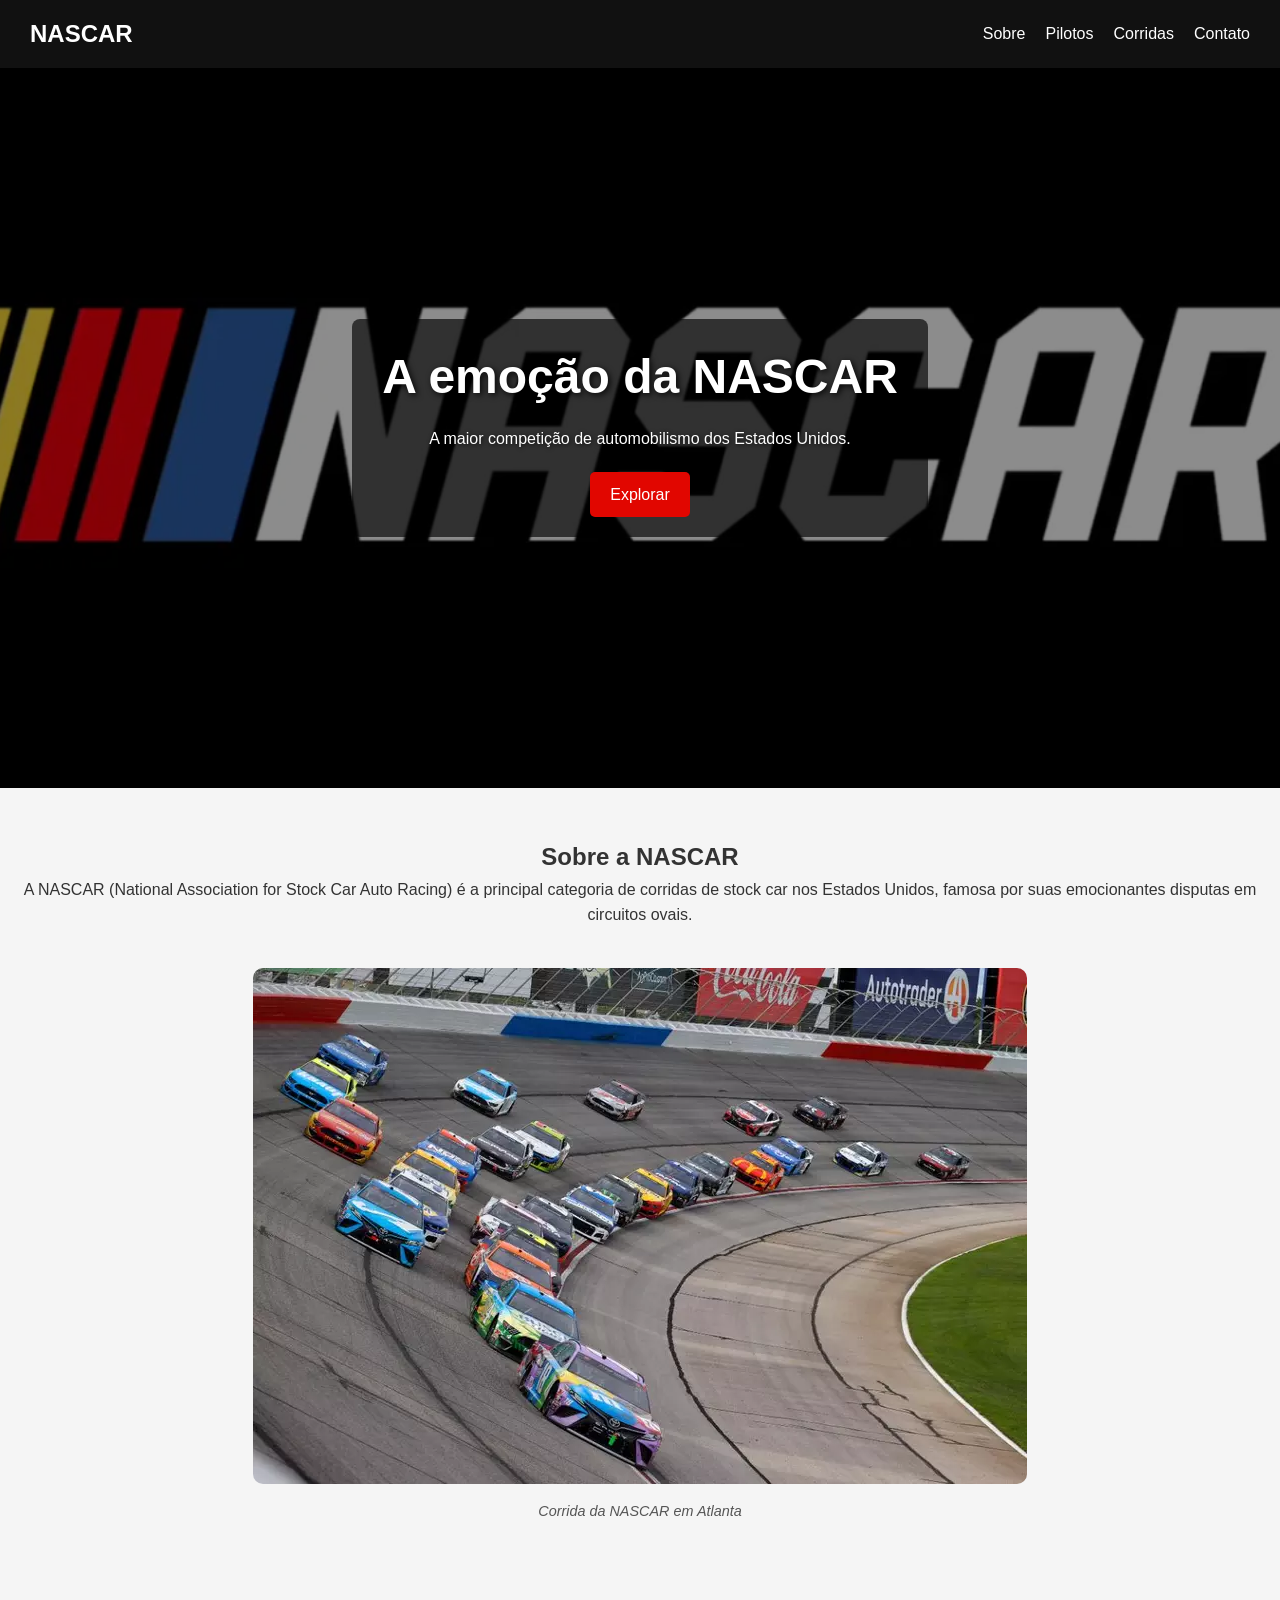
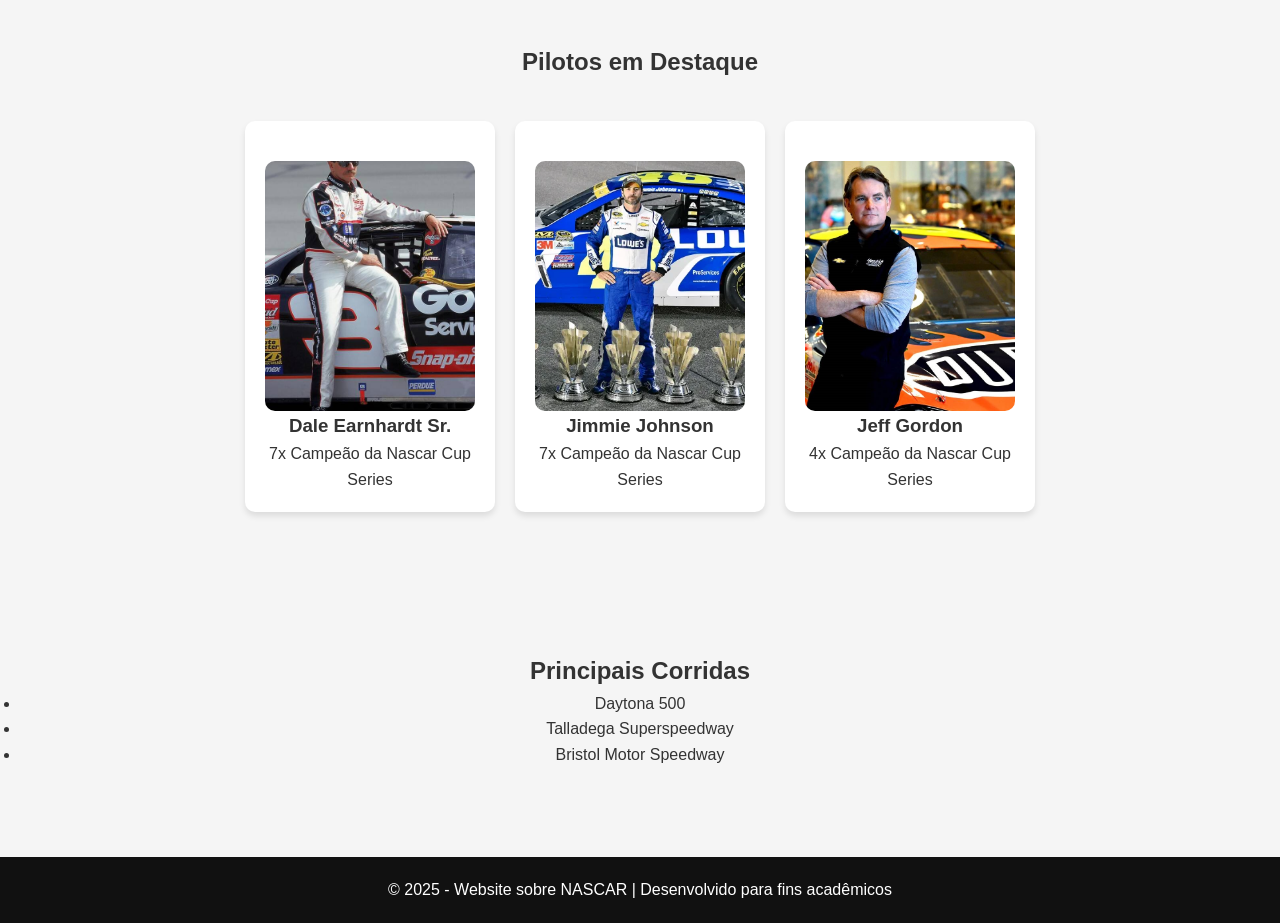
==== corrida-site/index.html @ ac88f5c3 "corrida-site" ====
<!DOCTYPE html>
<html lang="pt-BR">
<head>
  <meta charset="UTF-8">
  <meta name="viewport" content="width=device-width, initial-scale=1.0">
  <title>NASCAR - Velocidade e Emoção</title>
  <link rel="stylesheet" href="style.css">
  <link rel="manifest" href="manifest.json">
</head>
<body>
  <header>
    <div class="logo">NASCAR</div>
    <nav>
      <ul class="nav-links">
        <li><a href="#sobre">Sobre</a></li>
        <li><a href="#pilotos">Pilotos</a></li>
        <li><a href="#corridas">Corridas</a></li>
        <li><a href="#contato">Contato</a></li>
      </ul>
    </nav>
  </header>

  <section class="hero">
    <div class="hero-content">
      <h1>A emoção da NASCAR</h1>
      <p>A maior competição de automobilismo dos Estados Unidos.</p>
      <a href="#corridas" class="btn">Explorar</a>
    </div>
  </section>

  <section id="sobre" class="content">
    <h2>Sobre a NASCAR</h2> 
    <p>
      A NASCAR (National Association for Stock Car Auto Racing) é a principal
      categoria de corridas de stock car nos Estados Unidos, famosa por suas
      emocionantes disputas em circuitos ovais.
    </p>

    <figure class="image-box">
      <img src="images/nascar-sobre.png" alt="Corrida NASCAR">
      <figcaption>Corrida da NASCAR em Atlanta</figcaption>
    </figure>
  </section>

<section id="pilotos" class="content">
  <h2>Pilotos em Destaque</h2>
  <div class="cards">
    <div class="card">
      <img src="images/piloto1.png" alt="Dale Earnhardt Sr." class="contain-img">
      <h3>Dale Earnhardt Sr.</h3>
      <p>7x Campeão da Nascar Cup Series</p>
    </div>
    <div class="card">
      <img src="images/piloto2.png" alt="Jimmie Johnson">
      <h3>Jimmie Johnson</h3>
      <p>7x Campeão da Nascar Cup Series</p>
    </div>
    <div class="card">
      <img src="images/piloto3.png" alt="Jeff Gordon">
      <h3>Jeff Gordon</h3>
      <p>4x Campeão da Nascar Cup Series</p>
    </div>
  </div>
</section>

  <section id="corridas" class="content">
    <h2>Principais Corridas</h2>
    <ul>
      <li>Daytona 500</li>
      <li>Talladega Superspeedway</li>
      <li>Bristol Motor Speedway</li>
    </ul>
  </section>

  <footer id="contato">
    <p>© 2025 - Website sobre NASCAR | Desenvolvido para fins acadêmicos</p>
  </footer>

  <script>
    if ("serviceWorker" in navigator) {
      navigator.serviceWorker.register("service-worker.js")
        .then(() => console.log("Service Worker registrado"))
        .catch(err => console.log("Erro ao registrar Service Worker:", err));
    }
  </script>
</body>
</html>
---- corrida-site/style.css ----
* {
  margin: 0;
  padding: 0;
  box-sizing: border-box;
}

body {
  font-family: Arial, sans-serif;
  line-height: 1.6;
  background: #f5f5f5;
  color: #333;
}

header {
  background: #111;
  color: #fff;
  display: flex;
  justify-content: space-between;
  align-items: center;
  padding: 15px 30px;
}

header .logo {
  font-size: 1.5rem;
  font-weight: bold;
}

.nav-links {
  list-style: none;
  display: flex;
  gap: 20px;
}

.nav-links a {
  color: #fff;
  text-decoration: none;
  transition: 0.3s;
}

.nav-links a:hover {
  color: #e10600;
}

.hero {
  position: relative;
  background: url("images/nascar-hero.jpg") center/cover no-repeat;
  color: white;
  display: flex;
  align-items: center;
  justify-content: center;
  height: 80vh;
  text-align: center;
  overflow: hidden;
}

.hero::before {
  content: "";
  position: absolute;
  inset: 0; 
  background: rgba(0,0,0,0.45); 
  z-index: 1;
}

.hero-content {
  position: relative;
  z-index: 2;
  background: rgba(0, 0, 0, 0.65);
  padding: 20px 30px;
  border-radius: 8px;
  display: inline-block;
  max-width: 90%;
}

.hero h1 {
  font-size: 3rem;
  margin: 0;
  color: #fff;
  text-shadow: 2px 2px 6px rgba(0,0,0,0.85);
}

.hero p {
  margin-top: 10px;
  color: #fff;
  text-shadow: 1px 1px 4px rgba(0,0,0,0.75);
}

.hero .btn {
  display: inline-block;
  margin-top: 20px;
  padding: 10px 20px;
  background: #e10600;
  color: white;
  text-decoration: none;
  border-radius: 5px;
  transition: background 0.25s;
}

.hero .btn:hover {
  background: #b00000;
}

.content {
  padding: 50px 20px;
  text-align: center;
}

.content img {
  max-width: 100%;
  margin-top: 20px;
  border-radius: 10px;
}

.cards {
  display: flex;
  justify-content: center;
  gap: 20px;
  flex-wrap: wrap;
  padding: 40px 20px;
}

.card {
  background: white;
  padding: 20px;
  border-radius: 10px;
  width: 250px;
  display: flex;
  flex-direction: column;
  align-items: center;
  box-shadow: 0 4px 6px rgba(0,0,0,0.1);
}

.card img {
  width: 100%;
  height: 250px;
  object-fit: cover;
  border-radius: 10px;
}


.image-box {
  text-align: center;
  margin: 20px auto;
}

.image-box figcaption {
  font-size: 0.9rem;
  color: #555;
  margin-top: 8px;
  font-style: italic;
}


footer {
  background: #111;
  color: white;
  text-align: center;
  padding: 20px;
  margin-top: 40px;
}
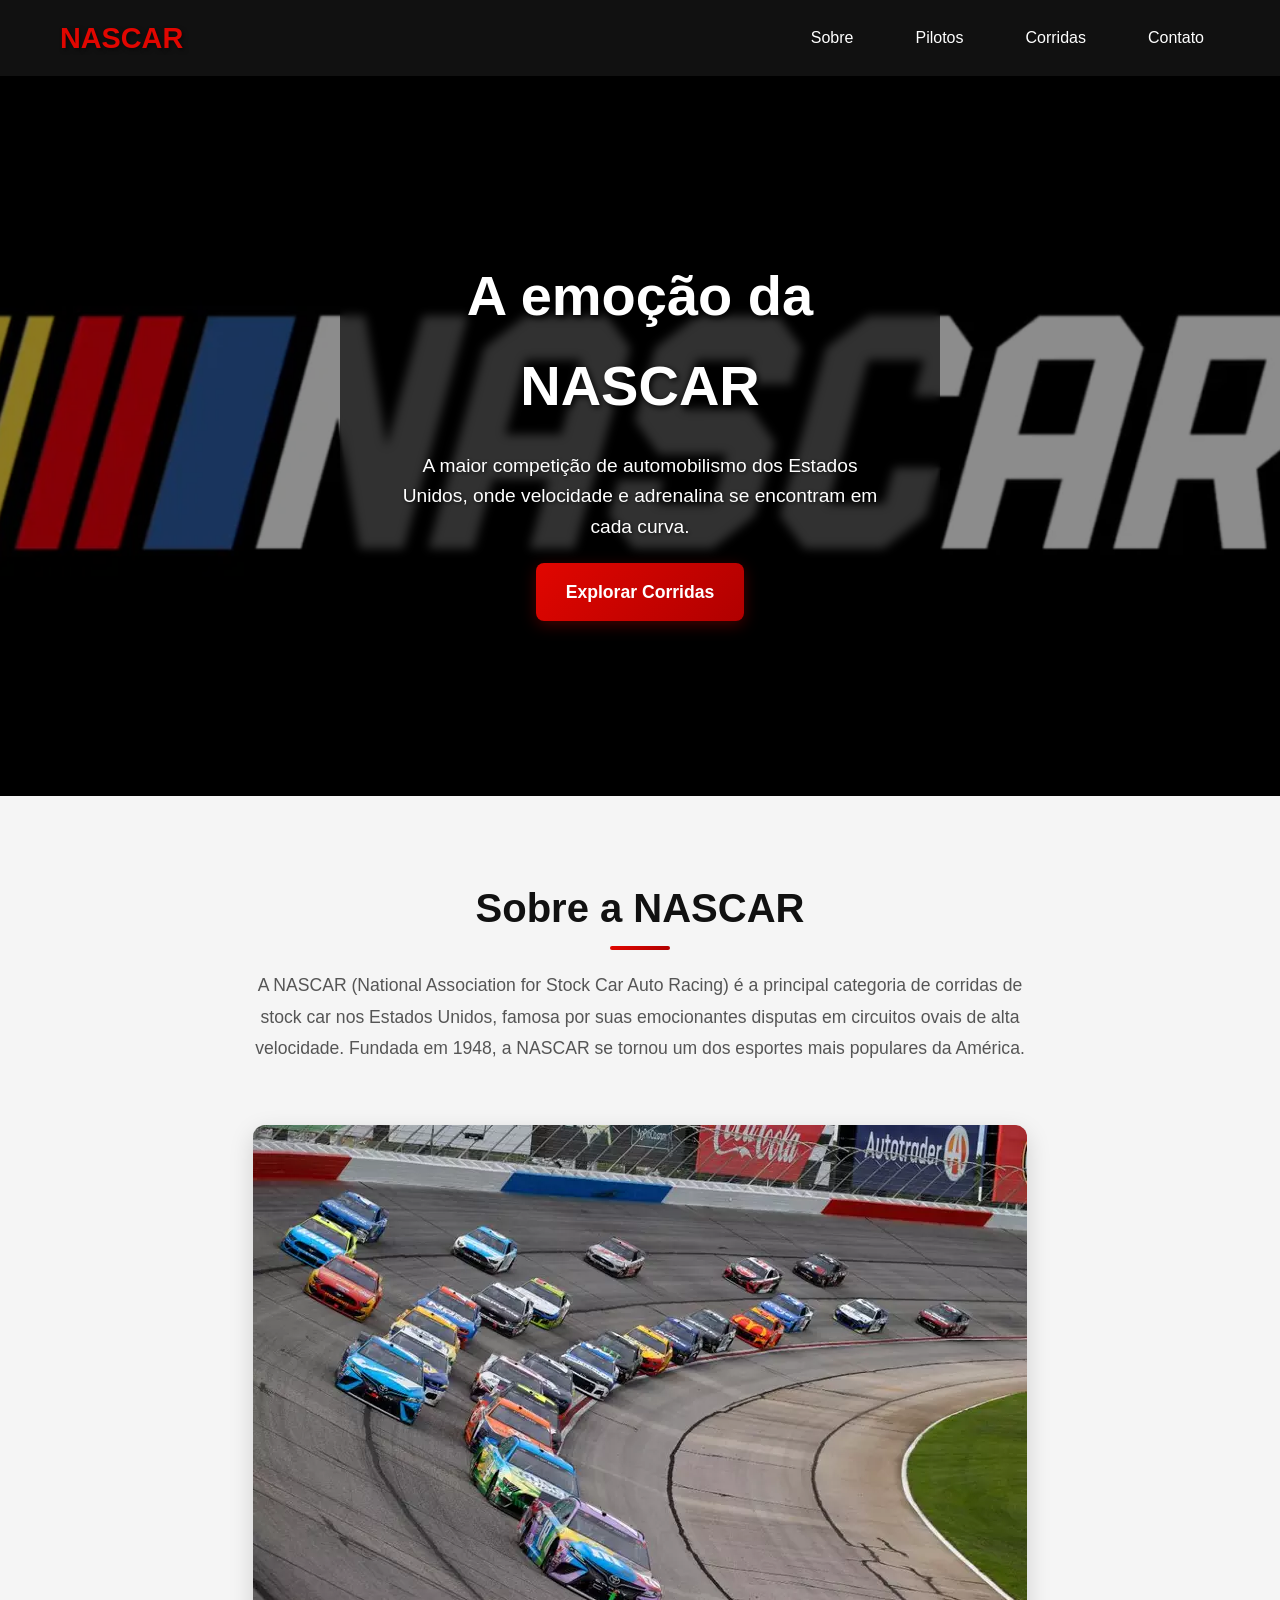
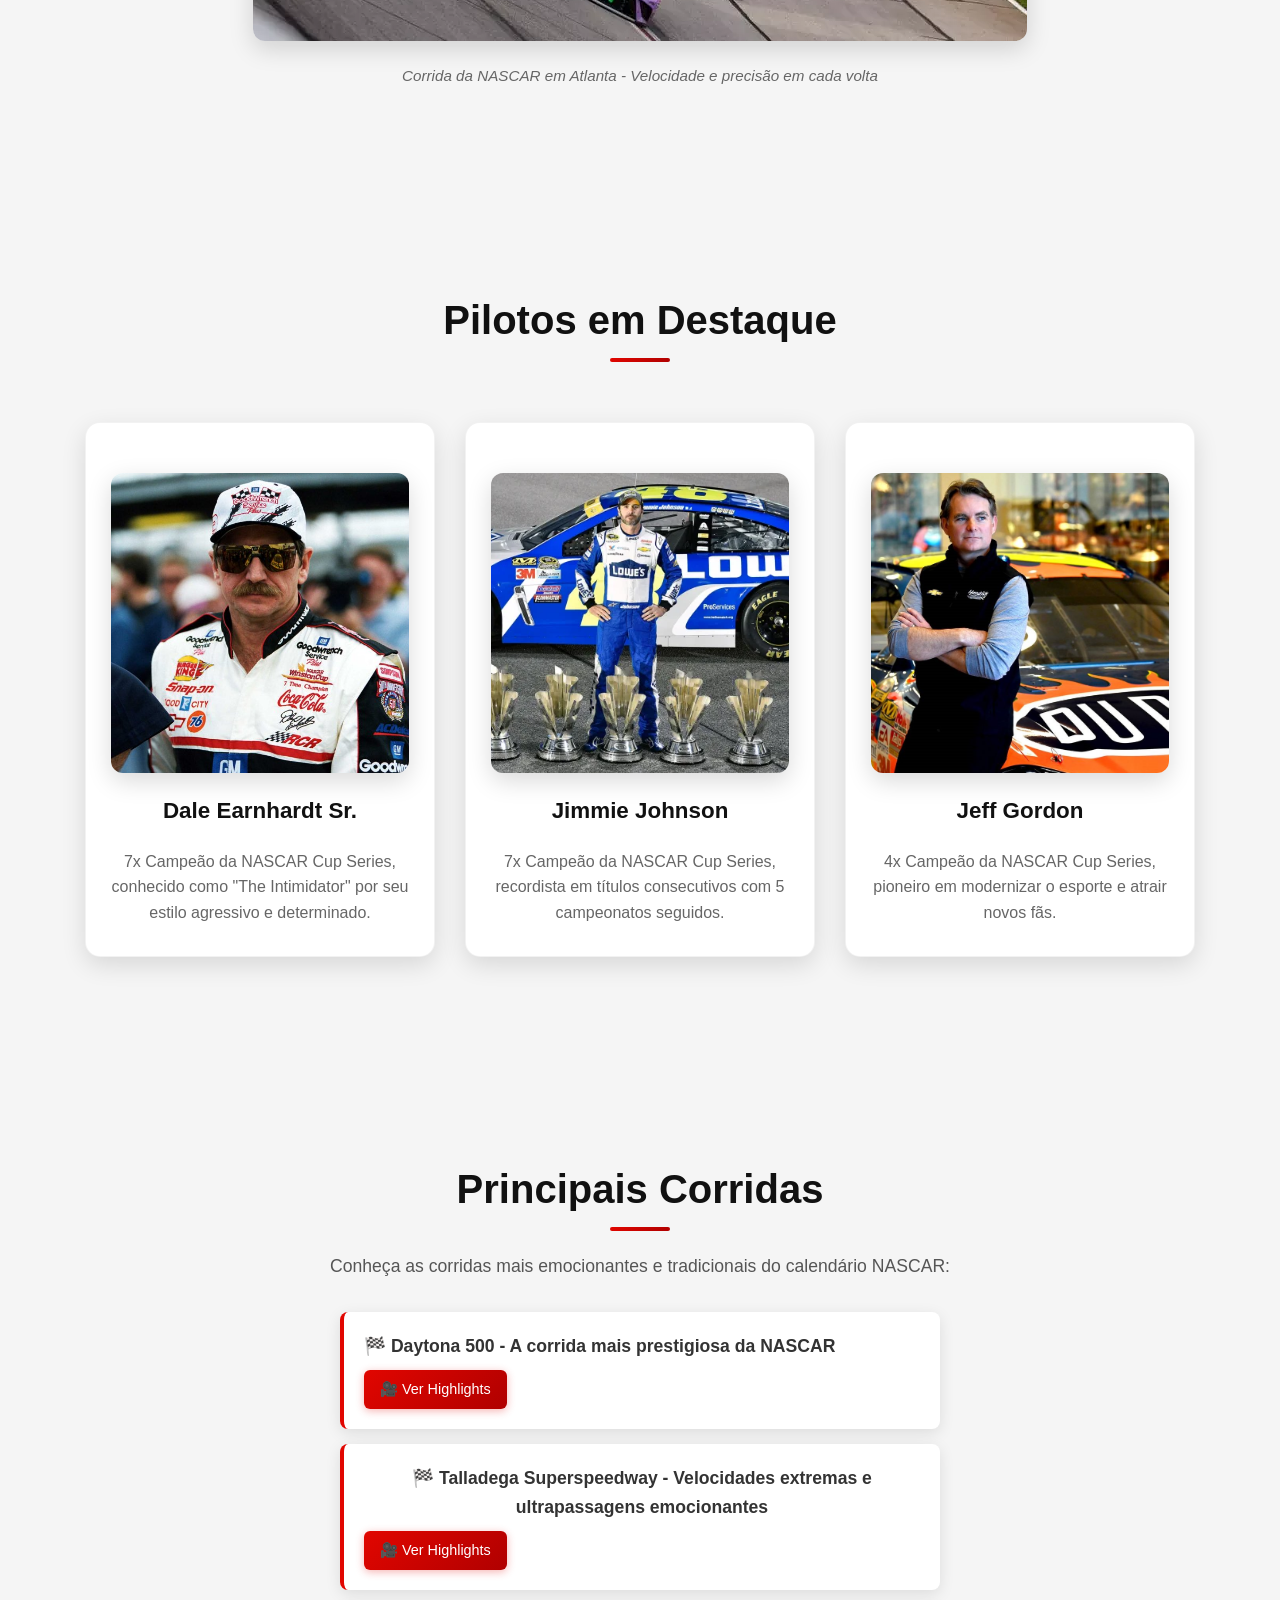
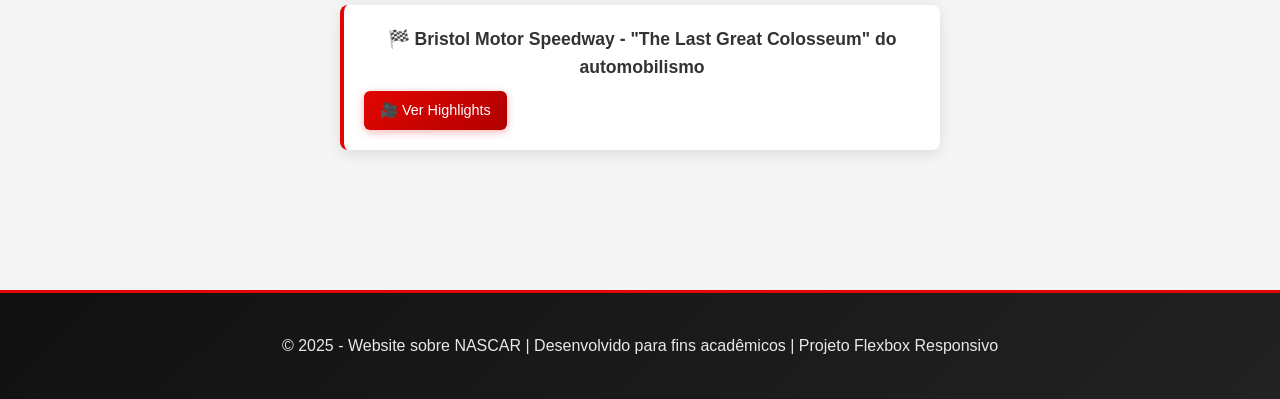
==== commit be51e835: "COMMIT" ====
--- a/corrida-site/index.html
+++ b/corrida-site/index.html
@@ -3,85 +3,148 @@
 <head>
   <meta charset="UTF-8">
   <meta name="viewport" content="width=device-width, initial-scale=1.0">
+  <meta name="description" content="NASCAR - A maior competição de automobilismo dos Estados Unidos. Conheça os pilotos, corridas e a emoção da velocidade.">
+  <meta name="keywords" content="NASCAR, corrida, automobilismo, pilotos, velocidade">
+  <meta name="theme-color" content="#e10600">
   <title>NASCAR - Velocidade e Emoção</title>
   <link rel="stylesheet" href="style.css">
   <link rel="manifest" href="manifest.json">
+  <link rel="icon" type="image/png" sizes="192x192" href="images/nascar-hero.jpg">
 </head>
 <body>
   <header>
-    <div class="logo">NASCAR</div>
-    <nav>
-      <ul class="nav-links">
-        <li><a href="#sobre">Sobre</a></li>
-        <li><a href="#pilotos">Pilotos</a></li>
-        <li><a href="#corridas">Corridas</a></li>
-        <li><a href="#contato">Contato</a></li>
-      </ul>
-    </nav>
+    <div class="container">
+      <div class="header-content">
+        <div class="logo">NASCAR</div>
+        <div class="menu-toggle" onclick="toggleMenu()">
+          <span></span>
+          <span></span>
+          <span></span>
+        </div>
+        <nav>
+          <ul class="nav-links" id="navLinks">
+            <li><a href="#sobre">Sobre</a></li>
+            <li><a href="#pilotos">Pilotos</a></li>
+            <li><a href="#corridas">Corridas</a></li>
+            <li><a href="#contato">Contato</a></li>
+          </ul>
+        </nav>
+      </div>
+    </div>
   </header>
 
   <section class="hero">
     <div class="hero-content">
       <h1>A emoção da NASCAR</h1>
-      <p>A maior competição de automobilismo dos Estados Unidos.</p>
-      <a href="#corridas" class="btn">Explorar</a>
+      <p>A maior competição de automobilismo dos Estados Unidos, onde velocidade e adrenalina se encontram em cada curva.</p>
+      <a href="#corridas" class="btn">Explorar Corridas</a>
     </div>
   </section>
 
   <section id="sobre" class="content">
-    <h2>Sobre a NASCAR</h2> 
-    <p>
-      A NASCAR (National Association for Stock Car Auto Racing) é a principal
-      categoria de corridas de stock car nos Estados Unidos, famosa por suas
-      emocionantes disputas em circuitos ovais.
-    </p>
+    <div class="container">
+      <h2>Sobre a NASCAR</h2> 
+      <p>
+        A NASCAR (National Association for Stock Car Auto Racing) é a principal
+        categoria de corridas de stock car nos Estados Unidos, famosa por suas
+        emocionantes disputas em circuitos ovais de alta velocidade. Fundada em 1948,
+        a NASCAR se tornou um dos esportes mais populares da América.
+      </p>
 
-    <figure class="image-box">
-      <img src="images/nascar-sobre.png" alt="Corrida NASCAR">
-      <figcaption>Corrida da NASCAR em Atlanta</figcaption>
-    </figure>
+      <figure class="image-box">
+        <img src="images/nascar-sobre.png" alt="Corrida NASCAR em Atlanta com carros em alta velocidade">
+        <figcaption>Corrida da NASCAR em Atlanta - Velocidade e precisão em cada volta</figcaption>
+      </figure>
+    </div>
   </section>
 
-<section id="pilotos" class="content">
-  <h2>Pilotos em Destaque</h2>
-  <div class="cards">
-    <div class="card">
-      <img src="images/piloto1.png" alt="Dale Earnhardt Sr." class="contain-img">
-      <h3>Dale Earnhardt Sr.</h3>
-      <p>7x Campeão da Nascar Cup Series</p>
+  <section id="pilotos" class="content">
+    <div class="container">
+      <h2>Pilotos em Destaque</h2>
+      <div class="cards">
+        <div class="card">
+          <img src="images/piloto1.png" alt="Dale Earnhardt Sr., lenda da NASCAR">
+          <h3>Dale Earnhardt Sr.</h3>
+          <p>7x Campeão da NASCAR Cup Series, conhecido como "The Intimidator" por seu estilo agressivo e determinado.</p>
+        </div>
+        <div class="card">
+          <img src="images/piloto2.png" alt="Jimmie Johnson, campeão da NASCAR">
+          <h3>Jimmie Johnson</h3>
+          <p>7x Campeão da NASCAR Cup Series, recordista em títulos consecutivos com 5 campeonatos seguidos.</p>
+        </div>
+        <div class="card">
+          <img src="images/piloto3.png" alt="Carro #24 de Jeff Gordon">
+          <h3>Jeff Gordon</h3>
+          <p>4x Campeão da NASCAR Cup Series, pioneiro em modernizar o esporte e atrair novos fãs.</p>
+        </div>
+      </div>
     </div>
-    <div class="card">
-      <img src="images/piloto2.png" alt="Jimmie Johnson">
-      <h3>Jimmie Johnson</h3>
-      <p>7x Campeão da Nascar Cup Series</p>
-    </div>
-    <div class="card">
-      <img src="images/piloto3.png" alt="Jeff Gordon">
-      <h3>Jeff Gordon</h3>
-      <p>4x Campeão da Nascar Cup Series</p>
-    </div>
-  </div>
-</section>
+  </section>
 
   <section id="corridas" class="content">
-    <h2>Principais Corridas</h2>
-    <ul>
-      <li>Daytona 500</li>
-      <li>Talladega Superspeedway</li>
-      <li>Bristol Motor Speedway</li>
-    </ul>
+    <div class="container">
+      <h2>Principais Corridas</h2>
+      <p>Conheça as corridas mais emocionantes e tradicionais do calendário NASCAR:</p>
+      <ul>
+        <li>
+          🏁 Daytona 500 - A corrida mais prestigiosa da NASCAR
+          <a href="https://www.youtube.com/watch?v=Cc3rFa2VdrI" target="_blank" class="video-link">
+            🎥 Ver Highlights
+          </a>
+        </li>
+        <li>
+          🏁 Talladega Superspeedway - Velocidades extremas e ultrapassagens emocionantes
+          <a href="https://www.youtube.com/watch?v=G8tj3cM7rvY" target="_blank" class="video-link">
+            🎥 Ver Highlights
+          </a>
+        </li>
+        <li>
+          🏁 Bristol Motor Speedway - "The Last Great Colosseum" do automobilismo
+          <a href="https://www.youtube.com/watch?v=48rQQg3ATOs" target="_blank" class="video-link">
+            🎥 Ver Highlights
+          </a>
+        </li>
+      </ul>
+    </div>
   </section>
 
   <footer id="contato">
-    <p>© 2025 - Website sobre NASCAR | Desenvolvido para fins acadêmicos</p>
+    <div class="container">
+      <p>© 2025 - Website sobre NASCAR | Desenvolvido para fins acadêmicos | Projeto Flexbox Responsivo</p>
+    </div>
   </footer>
 
   <script>
+    
     if ("serviceWorker" in navigator) {
-      navigator.serviceWorker.register("service-worker.js")
-        .then(() => console.log("Service Worker registrado"))
+      navigator.serviceWorker.register("sw.js")
+        .then(() => console.log("Service Worker registrado com sucesso"))
         .catch(err => console.log("Erro ao registrar Service Worker:", err));
     }
+
+    function toggleMenu() {
+      const navLinks = document.getElementById('navLinks');
+      navLinks.classList.toggle('active');
+    }
+
+    document.querySelectorAll('.nav-links a').forEach(link => {
+      link.addEventListener('click', () => {
+        document.getElementById('navLinks').classList.remove('active');
+      });
+    });
+
+    document.querySelectorAll('a[href^="#"]').forEach(anchor => {
+      anchor.addEventListener('click', function (e) {
+        e.preventDefault();
+        const target = document.querySelector(this.getAttribute('href'));
+        if (target) {
+          target.scrollIntoView({
+            behavior: 'smooth',
+            block: 'start'
+          });
+        }
+      });
+    });
   </script>
 </body>
 </html>
--- a/corrida-site/style.css
+++ b/corrida-site/style.css
@@ -5,40 +5,83 @@
 }
 
 body {
-  font-family: Arial, sans-serif;
+  font-family: 'Segoe UI', Tahoma, Geneva, Verdana, sans-serif;
   line-height: 1.6;
   background: #f5f5f5;
   color: #333;
 }
 
+.container {
+  max-width: 1200px;
+  margin: 0 auto;
+  padding: 0 20px;
+}
+
 header {
   background: #111;
   color: #fff;
+  position: sticky;
+  top: 0;
+  z-index: 100;
+  box-shadow: 0 2px 5px rgba(0,0,0,0.1);
+}
+
+.header-content {
   display: flex;
   justify-content: space-between;
   align-items: center;
-  padding: 15px 30px;
+  padding: 15px 0;
+  flex-wrap: wrap;
+  gap: 15px;
 }
 
 header .logo {
-  font-size: 1.5rem;
+  font-size: 1.8rem;
   font-weight: bold;
+  color: #e10600;
+  text-shadow: 2px 2px 4px rgba(0,0,0,0.5);
+}
+
+.menu-toggle {
+  display: none;
+  flex-direction: column;
+  cursor: pointer;
+  padding: 5px;
+}
+
+.menu-toggle span {
+  width: 25px;
+  height: 3px;
+  background: #fff;
+  margin: 3px 0;
+  transition: 0.3s;
+}
+
+nav {
+  display: flex;
 }
 
 .nav-links {
   list-style: none;
   display: flex;
-  gap: 20px;
+  gap: 30px;
+  align-items: center;
+  flex-wrap: wrap;
 }
 
 .nav-links a {
   color: #fff;
   text-decoration: none;
-  transition: 0.3s;
+  transition: all 0.3s ease;
+  padding: 8px 16px;
+  border-radius: 4px;
+  font-weight: 500;
 }
 
 .nav-links a:hover {
   color: #e10600;
+  background: rgba(225, 6, 0, 0.1);
+  transform: translateY(-2px);
 }
 
 .hero {
@@ -48,16 +91,17 @@
   display: flex;
   align-items: center;
   justify-content: center;
-  height: 80vh;
+  min-height: 80vh;
   text-align: center;
   overflow: hidden;
+  padding: 20px;
 }
 
 .hero::before {
   content: "";
   position: absolute;
-  inset: 0; 
-  background: rgba(0,0,0,0.45); 
+  inset: 0;
+  background: rgba(0,0,0,0.45);
   z-index: 1;
 }
 
@@ -65,95 +109,336 @@
   position: relative;
   z-index: 2;
   background: rgba(0, 0, 0, 0.65);
-  padding: 20px 30px;
-  border-radius: 8px;
-  display: inline-block;
+  padding: 40px 30px;
+  border-radius: 12px;
+  display: flex;
+  flex-direction: column;
+  align-items: center;
+  gap: 20px;
   max-width: 90%;
+  width: 100%;
+  max-width: 600px;
+  backdrop-filter: blur(5px);
 }
 
 .hero h1 {
-  font-size: 3rem;
+  font-size: clamp(2rem, 5vw, 3.5rem);
   margin: 0;
   color: #fff;
   text-shadow: 2px 2px 6px rgba(0,0,0,0.85);
+  font-weight: 700;
 }
 
 .hero p {
-  margin-top: 10px;
   color: #fff;
   text-shadow: 1px 1px 4px rgba(0,0,0,0.75);
+  font-size: clamp(1rem, 2.5vw, 1.2rem);
+  max-width: 500px;
 }
 
 .hero .btn {
-  display: inline-block;
-  margin-top: 20px;
-  padding: 10px 20px;
-  background: #e10600;
+  display: inline-flex;
+  align-items: center;
+  justify-content: center;
+  padding: 15px 30px;
+  background: linear-gradient(135deg, #e10600, #b00000);
   color: white;
   text-decoration: none;
-  border-radius: 5px;
-  transition: background 0.25s;
+  border-radius: 8px;
+  transition: all 0.3s ease;
+  font-weight: 600;
+  font-size: 1.1rem;
+  box-shadow: 0 4px 15px rgba(225, 6, 0, 0.3);
 }
 
 .hero .btn:hover {
-  background: #b00000;
+  background: linear-gradient(135deg, #b00000, #800000);
+  transform: translateY(-2px);
+  box-shadow: 0 6px 20px rgba(225, 6, 0, 0.4);
 }
 
 .content {
-  padding: 50px 20px;
-  text-align: center;
+  padding: 80px 0;
+  text-align: center;
+}
+
+.content h2 {
+  font-size: clamp(2rem, 4vw, 2.5rem);
+  margin-bottom: 30px;
+  color: #111;
+  font-weight: 700;
+  position: relative;
+}
+
+.content h2::after {
+  content: '';
+  position: absolute;
+  bottom: -10px;
+  left: 50%;
+  transform: translateX(-50%);
+  width: 60px;
+  height: 4px;
+  background: linear-gradient(135deg, #e10600, #b00000);
+  border-radius: 2px;
+}
+
+.content p {
+  font-size: 1.1rem;
+  line-height: 1.8;
+  max-width: 800px;
+  margin: 0 auto 30px;
+  color: #555;
 }
 
 .content img {
   max-width: 100%;
+  height: auto;
   margin-top: 20px;
-  border-radius: 10px;
+  border-radius: 12px;
+  box-shadow: 0 8px 25px rgba(0,0,0,0.15);
+  transition: transform 0.3s ease;
+}
+
+.content img:hover {
+  transform: scale(1.02);
+}
+
+.content ul {
+  display: flex;
+  flex-direction: column;
+  gap: 15px;
+  max-width: 600px;
+  margin: 0 auto;
+  list-style: none;
+}
+
+.content li {
+  background: white;
+  padding: 20px;
+  border-radius: 8px;
+  box-shadow: 0 4px 15px rgba(0,0,0,0.1);
+  font-size: 1.1rem;
+  font-weight: 600;
+  color: #333;
+  transition: all 0.3s ease;
+  border-left: 4px solid #e10600;
+  display: flex;
+  justify-content: space-between;
+  align-items: center;
+  flex-wrap: wrap;
+  gap: 10px;
+}
+
+.content li:hover {
+  transform: translateY(-3px);
+  box-shadow: 0 6px 20px rgba(0,0,0,0.15);
+}
+
+.video-link {
+  display: inline-flex;
+  align-items: center;
+  gap: 8px;
+  padding: 8px 16px;
+  background: linear-gradient(135deg, #e10600, #b00000);
+  color: white !important;
+  text-decoration: none;
+  border-radius: 6px;
+  font-size: 0.9rem;
+  font-weight: 500;
+  transition: all 0.3s ease;
+  box-shadow: 0 2px 8px rgba(225, 6, 0, 0.3);
+}
+
+.video-link:hover {
+  background: linear-gradient(135deg, #b00000, #800000);
+  transform: translateY(-2px);
+  box-shadow: 0 4px 12px rgba(225, 6, 0, 0.4);
 }
 
 .cards {
   display: flex;
   justify-content: center;
-  gap: 20px;
+  gap: 30px;
   flex-wrap: wrap;
-  padding: 40px 20px;
+  padding: 40px 0;
+  max-width: 1200px;
+  margin: 0 auto;
 }
 
 .card {
   background: white;
-  padding: 20px;
-  border-radius: 10px;
-  width: 250px;
+  padding: 30px 25px;
+  border-radius: 15px;
+  flex: 1;
+  min-width: 280px;
+  max-width: 350px;
   display: flex;
   flex-direction: column;
   align-items: center;
-  box-shadow: 0 4px 6px rgba(0,0,0,0.1);
+  gap: 20px;
+  box-shadow: 0 8px 25px rgba(0,0,0,0.12);
+  transition: all 0.3s ease;
+  border: 1px solid rgba(0,0,0,0.05);
+}
+
+.card:hover {
+  transform: translateY(-8px);
+  box-shadow: 0 15px 35px rgba(0,0,0,0.2);
+  border-color: rgba(225, 6, 0, 0.2);
 }
 
 .card img {
   width: 100%;
-  height: 250px;
+  height: 300px;
   object-fit: cover;
-  border-radius: 10px;
-}
-
+  object-position: center 20%;
+  border-radius: 12px;
+  transition: transform 0.3s ease;
+}
+
+.card:first-child img {
+  object-position: center 10%;
+}
+
+.card:hover img {
+  transform: scale(1.05);
+}
+
+.card h3 {
+  font-size: 1.4rem;
+  font-weight: 700;
+  color: #111;
+  margin: 0;
+  text-align: center;
+}
+
+.card p {
+  font-size: 1rem;
+  color: #666;
+  text-align: center;
+  margin: 0;
+  line-height: 1.6;
+}
 
 .image-box {
   text-align: center;
-  margin: 20px auto;
+  margin: 40px auto;
+  max-width: 800px;
 }
 
 .image-box figcaption {
-  font-size: 0.9rem;
-  color: #555;
-  margin-top: 8px;
+  font-size: 0.95rem;
+  color: #666;
+  margin-top: 15px;
   font-style: italic;
-}
-
+  font-weight: 500;
+}
 
 footer {
-  background: #111;
+  background: linear-gradient(135deg, #111, #222);
   color: white;
   text-align: center;
-  padding: 20px;
-  margin-top: 40px;
-}
+  padding: 40px 0;
+  margin-top: 60px;
+  border-top: 3px solid #e10600;
+}
+
+footer p {
+  font-size: 1rem;
+  margin: 0;
+  opacity: 0.9;
+}
+
+@media (max-width: 768px) {
+  .menu-toggle {
+    display: flex;
+  }
+  
+  .nav-links {
+    display: none;
+    position: absolute;
+    top: 100%;
+    left: 0;
+    right: 0;
+    background: #111;
+    flex-direction: column;
+    padding: 20px;
+    gap: 15px;
+    box-shadow: 0 4px 15px rgba(0,0,0,0.2);
+  }
+  
+  .nav-links.active {
+    display: flex;
+  }
+  
+  .header-content {
+    flex-wrap: wrap;
+  }
+  
+  .hero-content {
+    padding: 30px 20px;
+    margin: 0 10px;
+  }
+  
+  .content {
+    padding: 60px 20px;
+  }
+  
+  .cards {
+    gap: 20px;
+    padding: 30px 20px;
+  }
+  
+  .card {
+    min-width: 100%;
+    max-width: 400px;
+  }
+  
+  .content ul {
+    margin: 0 20px;
+  }
+}
+
+@media (max-width: 480px) {
+  .container {
+    padding: 0 15px;
+  }
+  
+  .hero {
+    min-height: 70vh;
+    padding: 15px;
+  }
+  
+  .hero-content {
+    padding: 25px 15px;
+  }
+  
+  .content {
+    padding: 50px 15px;
+  }
+  
+  .card {
+    padding: 25px 20px;
+  }
+  
+  .content li {
+    padding: 15px;
+    font-size: 1rem;
+  }
+}
+
+@media (prefers-reduced-motion: no-preference) {
+  html {
+    scroll-behavior: smooth;
+  }
+}
+
+@media (prefers-reduced-motion: reduce) {
+  *,
+  *::before,
+  *::after {
+    animation-duration: 0.01ms !important;
+    animation-iteration-count: 1 !important;
+    transition-duration: 0.01ms !important;
+  }
+}
